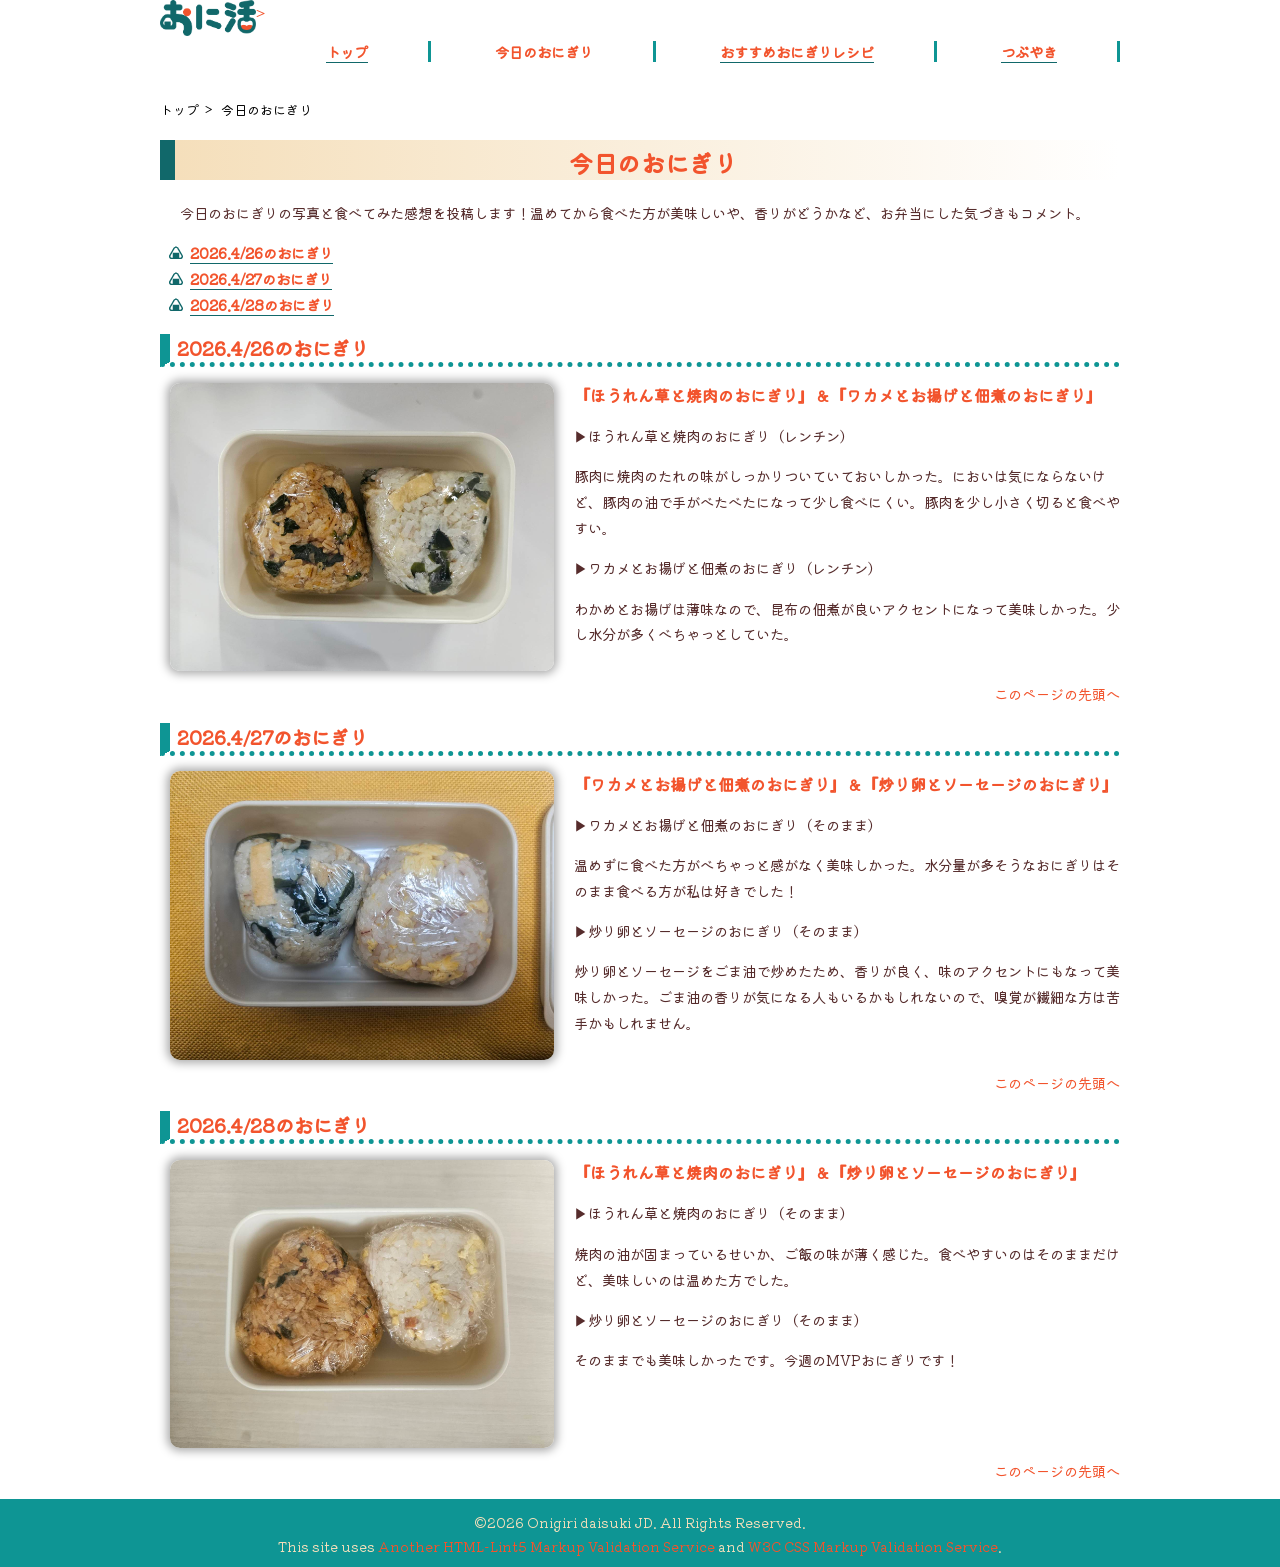
==== content1.html @ febe9a2c "Add files via upload" ====
<!DOCTYPE html>
<html lang="ja">

<head>
    <meta charset="UTF-8">
    <title>毎日おにぎり活動―おに活―:今日のおにぎり</title>
    <link rel="stylesheet" href="css/mystyle.css">
    <link rel="preconnect" href="https://fonts.googleapis.com">
    <link rel="preconnect" href="https://fonts.gstatic.com" crossorigin="anonymous">
    <link href="https://fonts.googleapis.com/css2?family=Kiwi+Maru&amp;bar=2" rel="stylesheet">
    <meta name="description" content="おに活の今日のおにぎりを紹介するページです。毎日のおにぎりの味やお弁当にしてみた気づきを投稿します。">
    <meta name="viewport" content="width=device-width">
</head>

<body>
    <header>
        <div class="header-in">
        <!--ロゴデザイン　img/後ろにロゴ配置-->>
        <a id="sentou"><img src="image/rogodesign.png" width="10%" height="10%" alt="おに活ロゴデザイン"></a>
        <nav>
        <ul>
            <li><a href="index.html">トップ</a></li>
            <li>今日のおにぎり</li>
            <li><a href="content2.html">おすすめおにぎりレシピ</a></li>
            <li><a href="content3.html">つぶやき</a></li>
        </ul>
        </nav>
        </div>
    </header>

    <article class="page">
        <ol>
        <li>トップ&nbsp;&nbsp;&gt;</li>
        <li>今日のおにぎり</li>
        </ol>
        <h1 class="sub-h1">今日のおにぎり</h1>
        <div class="brown">
        <p>今日のおにぎりの写真と食べてみた感想を投稿します！温めてから食べた方が美味しいや、香りがどうかなど、お弁当にした気づきもコメント。</p>
        <ul class="content-list">
            <li><a href="#2026.4/26">2026.4/26のおにぎり</a></li>
            <li><a href="#2026.4/27">2026.4/27のおにぎり</a></li>
            <li><a href="#2026.4/28">2026.4/28のおにぎり</a></li>
        </ul>
        <h2 id="2026.4/26"><span class="red">2026.4/26のおにぎり</span></h2>
        <img src="image/4.24.jpg" width="40%" height="40%" alt="2026.4/26" class="content1-img">
        <h3><span class="red">『ほうれん草と焼肉のおにぎり』＆『ワカメとお揚げと佃煮のおにぎり』</span></h3>
        <p>▶ほうれん草と焼肉のおにぎり（レンチン）</p>
        <p>豚肉に焼肉のたれの味がしっかりついていておいしかった。においは気にならないけど、豚肉の油で手がべたべたになって少し食べにくい。豚肉を少し小さく切ると食べやすい。</p>
        <p>▶ワカメとお揚げと佃煮のおにぎり（レンチン）</p>
        <p>わかめとお揚げは薄味なので、昆布の佃煮が良いアクセントになって美味しかった。少し水分が多くべちゃっとしていた。</p>
        <p class="sentou"><a href="#sentou">このページの先頭へ</a></p>
        
        <h2><a id="2026.4/27"><span class="red">2026.4/27のおにぎり</span></a></h2>
        <img src="image/4.27.jpg" width="40%" height="40%" alt="2026.4/27" class="content1-img">
        <h3><span class="red">『ワカメとお揚げと佃煮のおにぎり』＆『炒り卵とソーセージのおにぎり』</span></h3>
        <p>▶ワカメとお揚げと佃煮のおにぎり（そのまま）</p>
        <p>温めずに食べた方がべちゃっと感がなく美味しかった。水分量が多そうなおにぎりはそのまま食べる方が私は好きでした！</p>
        <p>▶炒り卵とソーセージのおにぎり（そのまま）</p>
        <p>炒り卵とソーセージをごま油で炒めたため、香りが良く、味のアクセントにもなって美味しかった。ごま油の香りが気になる人もいるかもしれないので、嗅覚が繊細な方は苦手かもしれません。</p>
        <p class="sentou"><a href="#sentou">このページの先頭へ</a></p>

        <h2><a id="2026.4/28"><span class="red">2026.4/28のおにぎり</span></a></h2>
        <img src="image/4.28.jpg" width="40%" height="40%" alt="2026.4/28" class="content1-img">
        <h3><span class="red">『ほうれん草と焼肉のおにぎり』＆『炒り卵とソーセージのおにぎり』</span></h3>
        <p>▶ほうれん草と焼肉のおにぎり（そのまま）</p>
        <p>焼肉の油が固まっているせいか、ご飯の味が薄く感じた。食べやすいのはそのままだけど、美味しいのは温めた方でした。</p>
        <p>▶炒り卵とソーセージのおにぎり（そのまま）</p>
        <p>そのままでも美味しかったです。今週のMVPおにぎりです！</p>
        <p class="sentou"><a href="#sentou">このページの先頭へ</a></p>
        </div>
    </article>
    <footer>
        <small>&copy;2026 Onigiri daisuki JD. All Rights Reserved.</small>
        <br><small>This site uses <a href="http://www.htmllint.net/html-lint/htmllint.html#" target="_blank">
        Another HTML-Lint5 Markup Validation Service</a>
        and <a href=http://jigsaw.w3.org/css-validator/#validate_by_upload
        target="_blank"> W3C CSS Markup Validation Service</a>.</small>
        </footer>
</body>
</html>
---- css/mystyle.css ----
@charset "utf-8";

body{margin:0;}
body {font-family: "Kiwi Maru", serif;}

h1{color:#f5dfbb;
      text-align:center;}

footer{text-align:center;
  background-color :#0e9594;
  color:#f5dfbb;
  padding-top:10px;
  padding-bottom:10px;}

article{position:relative;
        clear: both;
        width: 960px;
        margin-left:auto;
        margin-right:auto;}
        
.catch{position:absolute;
  top:-15px;
  left: 380px;
  text-shadow:0pt 5pt 10pt #000000;}
header{background-color:#ffffff;
      color: #f2542d;}
header img{float:left;}
.header-in{width: 960px;
          margin-left:auto;
          margin-right:auto;}

.sub-h1{background:linear-gradient(to left,#ffffff,#f5dfbb);
      padding-top:5px;
      padding-left:10px;
      border-left:15px solid #11686a;
      color:#f2542d;}

.content-list{list-style-image:url(../image/onigirigyotomozi.png);
            font-weight:bold;
            margin-left:30px;}

.content1-img{box-shadow:0px 0px 10px 3px #aaaaaa;
            border-radius:10px;
            float:left;
            margin-left:10px;
            margin-right:20px;
            margin-bottom:10px;}

.content2-img{border-radius:10px;
            float:left;
            margin-left:70px;
            margin-right:110px;
            margin-bottom:10px;}

.content3-img{border-radius:10px;
            float:left;
            margin-left:70px;
            margin-right:110px;
            margin-top:20px;}

.sentou{clear:both;
      text-align:right;}

ol li{display: inline;
      margin-right:5px;
      font-size:80%;}

ol{padding-left:0;}

.page{padding-left:10px;
      padding-right:10px;}

ul a{text-decoration:none;
      color:#f2542d;
      border-bottom:1.5px solid #11686a;}
ul a:hover{color:#0e9594;}

p a{text-decoration:none;
      color:#f2542d;}
p a:hover{color:#0e9594;}

small a{text-decoration:none;
      color:#f2542d;}
small a:hover{color:#562c2c;}

.red{color:#f2542d;}
.green{color:#11686a;}
.brown{color:#562c2c;}
.center{text-align:center;}
.padding{padding-bottom:5%;
      padding-top:8%;}

p{font-size:90%;
  line-height:1.8;
  padding-left:20px;}
h1{font-size:150%;}
h2{font-size:120%;
border-bottom:thick dotted #0e9594;
border-left:10px solid #0e9594;
padding-left:7px;}
h3{font-size:100%;}
footer{text-align:center;}

ul{list-style-type:none;
  padding-left:0;
  line-height:1.8;
  font-size:90%;}
ul time{border-radius:10px;
      background-color:#0e9594;
      color:#f5dfbb;
      font-size:90%;
      padding-left:5px;
      padding-right:5px;
      margin-right:5px;}

nav ul{font-weight:bold;
      text-align:right;
      padding-top:15px;
      padding-bottom:15px;
      margin:0;}

nav li{display:inline;
      padding-left: 60px;
      padding-right: 60px;
      border-right:3px solid #0e9594;}

table{border:1px solid #333333;
      font-size:90%;
      margin-left:auto;
      margin-right:auto;
      margin-bottom:20px;
      border-collapse:collapse;}

th{background-color:#0e9594;
   color:#ffffff;
   border:1px solid #333333;
   padding:10px;
   width:20%;}

td{border:1px solid #333333;
   padding:10px;}

caption{caption-side:top;}

/*959px以下の場合　後ろに配置しなきゃできない！*/
@media(max-width:959px)
{header img{float:none;}
nav ul{text-align:left;
      padding:0;
      margin-left:10px;}
      article{width:auto;}
      article img{max-width:100%;
                  height:auto;}
      .header-in{width:auto;}}
/*600px以下の場合*/
@media(max-width:600px)
{nav li{font-size:75%;
      padding-left:20px;
      padding-right:20px;}
footer{font-size:30%;
      text-align:left;}
.catch{top:1px;
      left:140px;}
.content1-img{float:none;}}

.dummy {margin:0;}
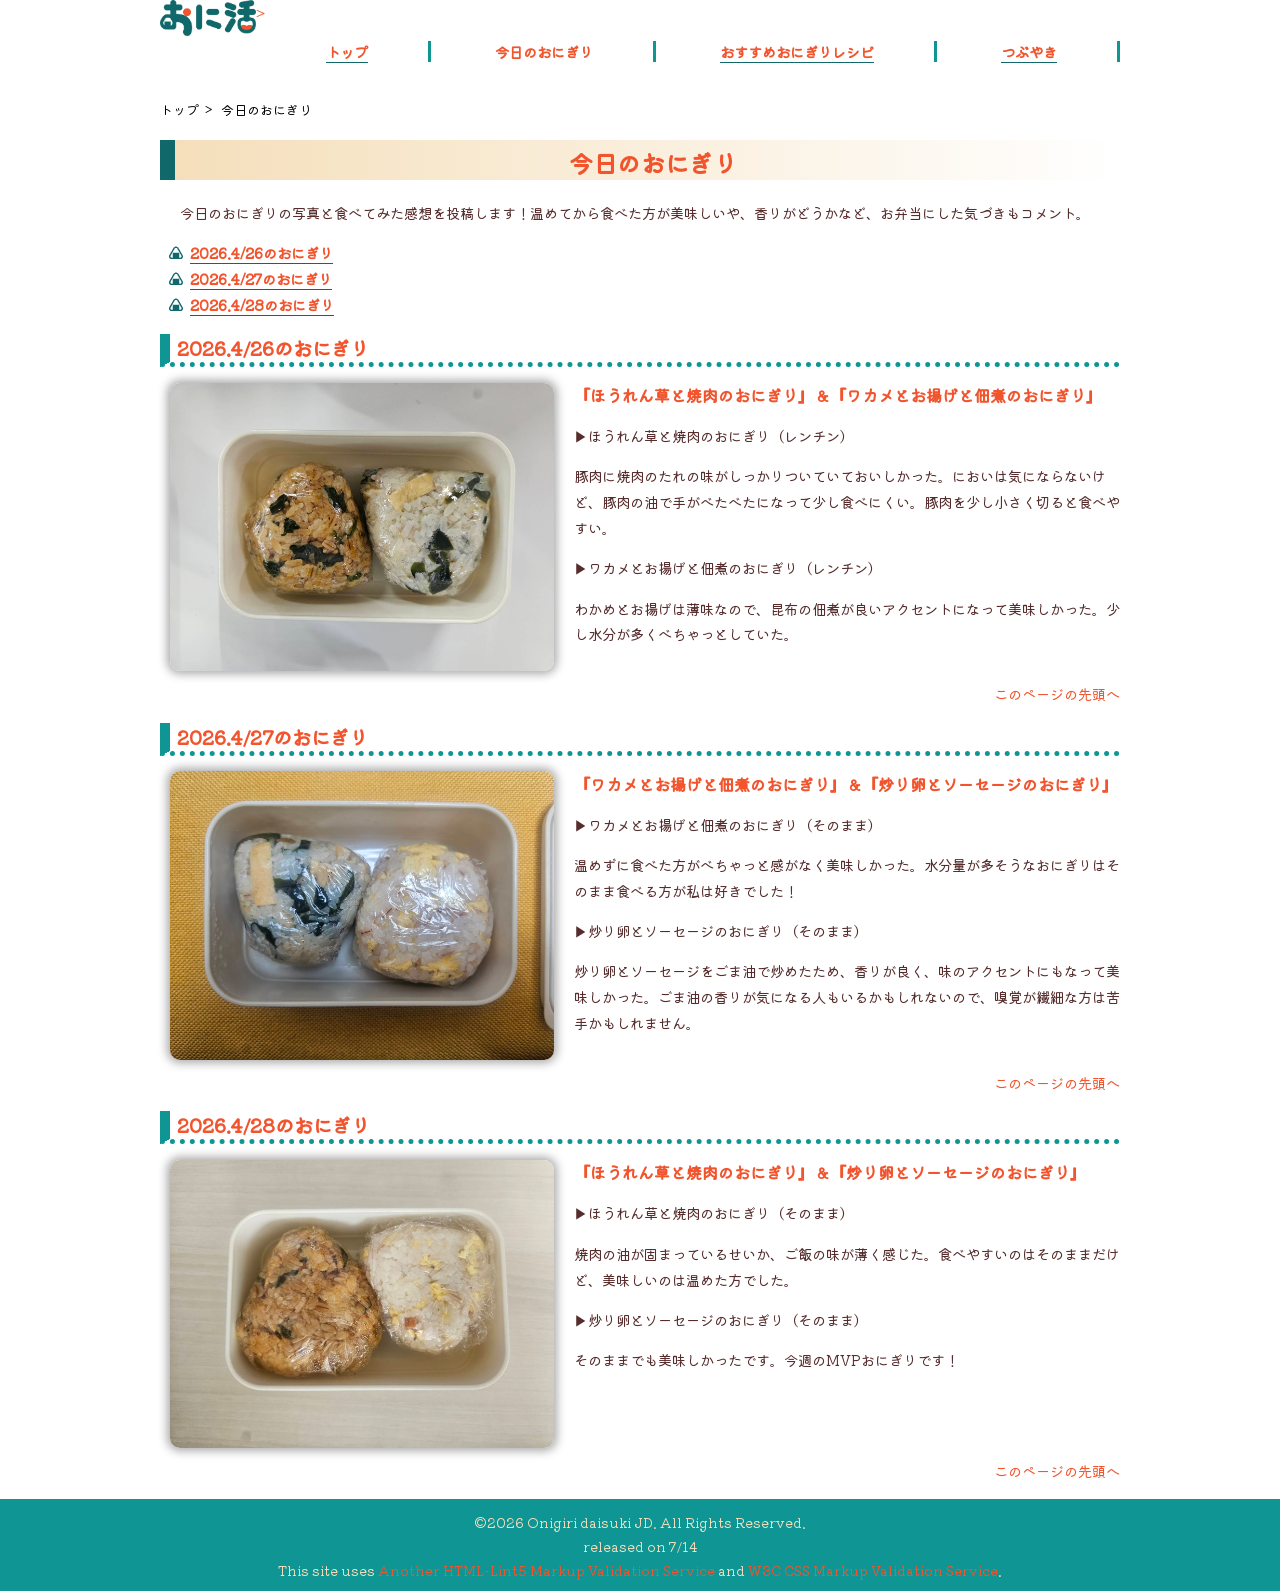
==== commit 513f2bac: "Add files via upload" ====
--- a/content1.html
+++ b/content1.html
@@ -70,7 +70,7 @@
         </div>
     </article>
     <footer>
-        <small>&copy;2026 Onigiri daisuki JD. All Rights Reserved.</small>
+        <small>&copy;2026 Onigiri daisuki JD. All Rights Reserved.<br>released on 7/14</small>
         <br><small>This site uses <a href="http://www.htmllint.net/html-lint/htmllint.html#" target="_blank">
         Another HTML-Lint5 Markup Validation Service</a>
         and <a href=http://jigsaw.w3.org/css-validator/#validate_by_upload
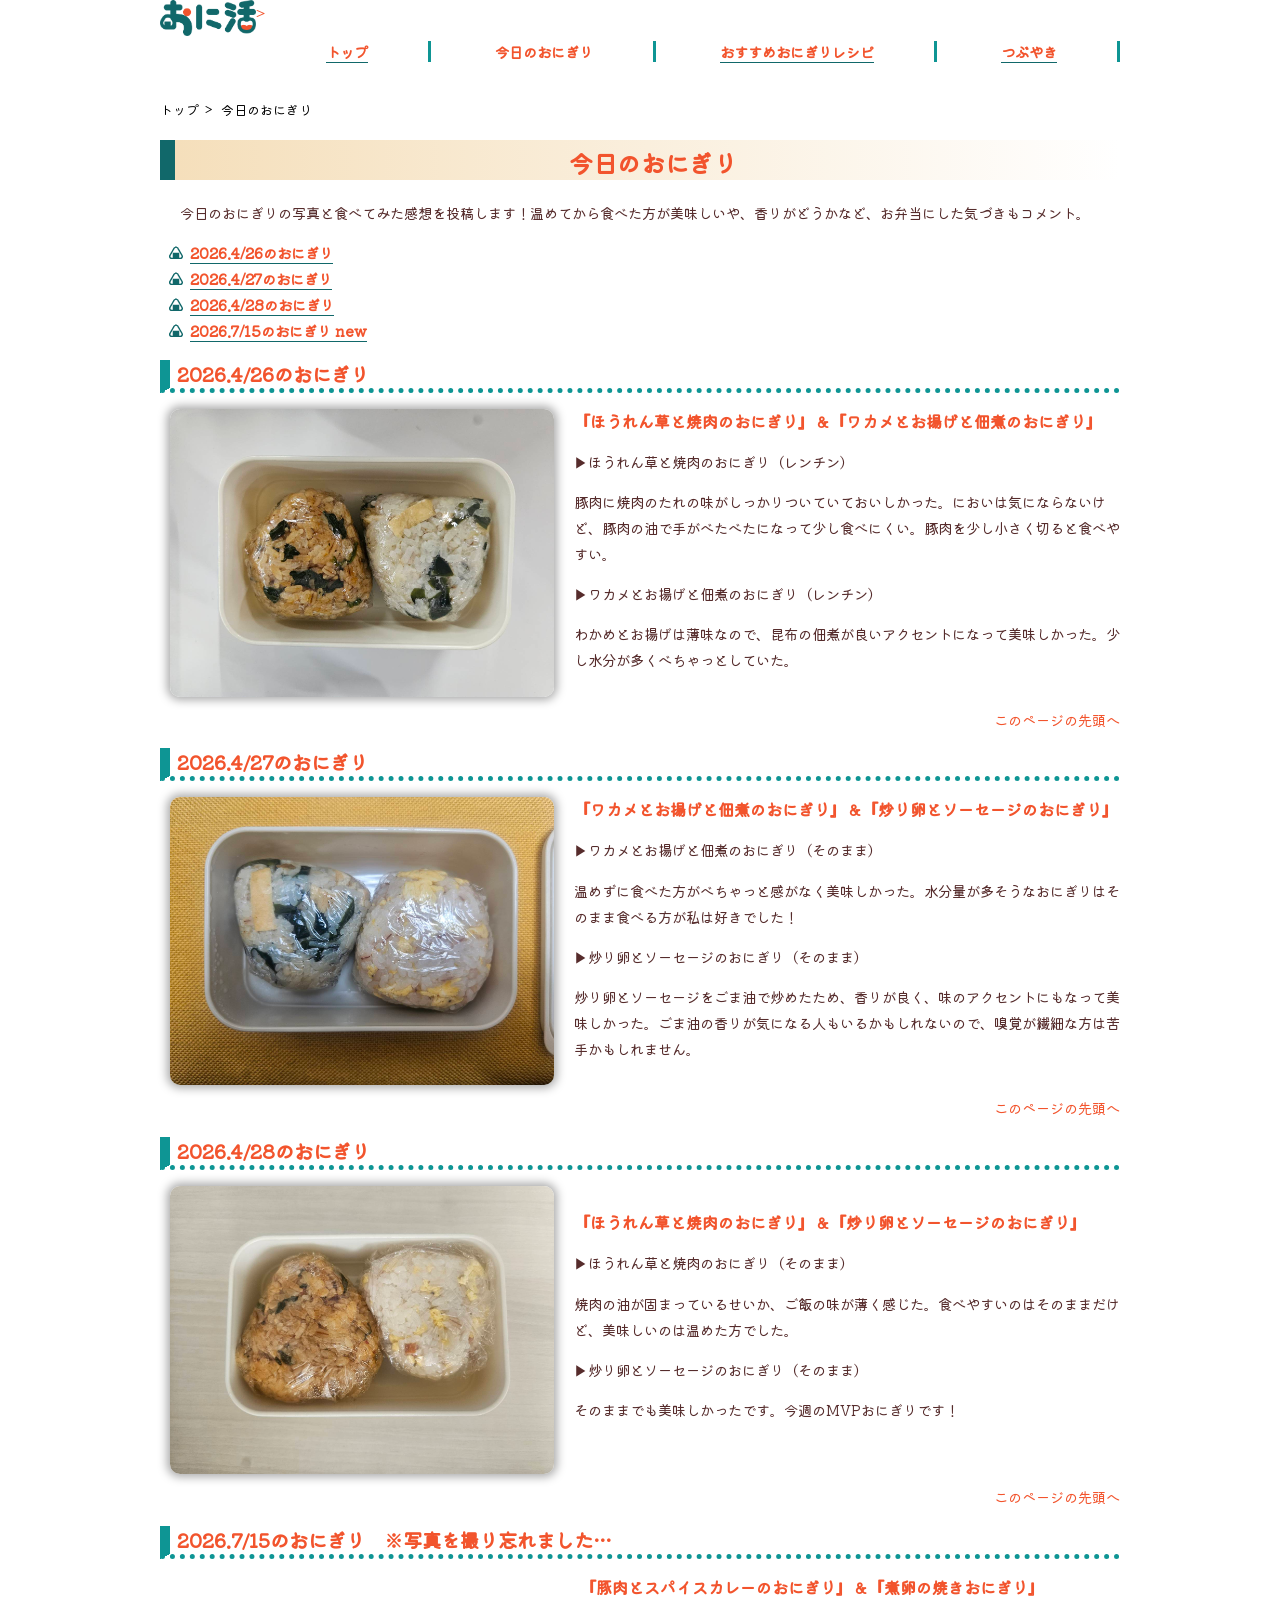
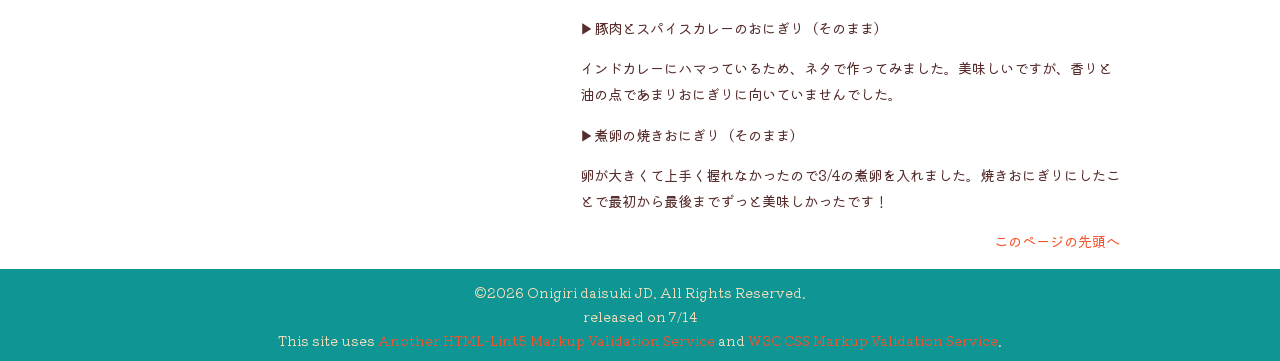
==== commit 207a8c96: "Add files via upload" ====
--- a/content1.html
+++ b/content1.html
@@ -40,6 +40,7 @@
             <li><a href="#2026.4/26">2026.4/26のおにぎり</a></li>
             <li><a href="#2026.4/27">2026.4/27のおにぎり</a></li>
             <li><a href="#2026.4/28">2026.4/28のおにぎり</a></li>
+            <li><a href="#2026.7/15">2026.7/15のおにぎり new</a></li>
         </ul>
         <h2 id="2026.4/26"><span class="red">2026.4/26のおにぎり</span></h2>
         <img src="image/4.24.jpg" width="40%" height="40%" alt="2026.4/26" class="content1-img">
@@ -61,12 +62,22 @@
 
         <h2><a id="2026.4/28"><span class="red">2026.4/28のおにぎり</span></a></h2>
         <img src="image/4.28.jpg" width="40%" height="40%" alt="2026.4/28" class="content1-img">
-        <h3><span class="red">『ほうれん草と焼肉のおにぎり』＆『炒り卵とソーセージのおにぎり』</span></h3>
+        <h3><span class="red"><br>『ほうれん草と焼肉のおにぎり』＆『炒り卵とソーセージのおにぎり』</span></h3>
         <p>▶ほうれん草と焼肉のおにぎり（そのまま）</p>
         <p>焼肉の油が固まっているせいか、ご飯の味が薄く感じた。食べやすいのはそのままだけど、美味しいのは温めた方でした。</p>
         <p>▶炒り卵とソーセージのおにぎり（そのまま）</p>
         <p>そのままでも美味しかったです。今週のMVPおにぎりです！</p>
         <p class="sentou"><a href="#sentou">このページの先頭へ</a></p>
+
+        <h2><a id="2026.7/15"><span class="red">2026.7/15のおにぎり　※写真を撮り忘れました…</span></a></h2>
+        <div class="content1text">
+        <h3><span class="red">　 『豚肉とスパイスカレーのおにぎり』＆『煮卵の焼きおにぎり』</span></h3>
+        <p>▶豚肉とスパイスカレーのおにぎり（そのまま）</p>
+        <p>インドカレーにハマっているため、ネタで作ってみました。美味しいですが、香りと油の点であまりおにぎりに向いていませんでした。</p>
+        <p>▶煮卵の焼きおにぎり（そのまま）</p>
+        <p>卵が大きくて上手く握れなかったので3/4の煮卵を入れました。焼きおにぎりにしたことで最初から最後までずっと美味しかったです！</p>
+        <p class="sentou"><a href="#sentou">このページの先頭へ</a></p>
+        </div>
         </div>
     </article>
     <footer>
--- a/css/mystyle.css
+++ b/css/mystyle.css
@@ -89,6 +89,7 @@
 .center{text-align:center;}
 .padding{padding-bottom:5%;
       padding-top:8%;}
+.content1text{padding-left:400px;}
 
 p{font-size:90%;
   line-height:1.8;
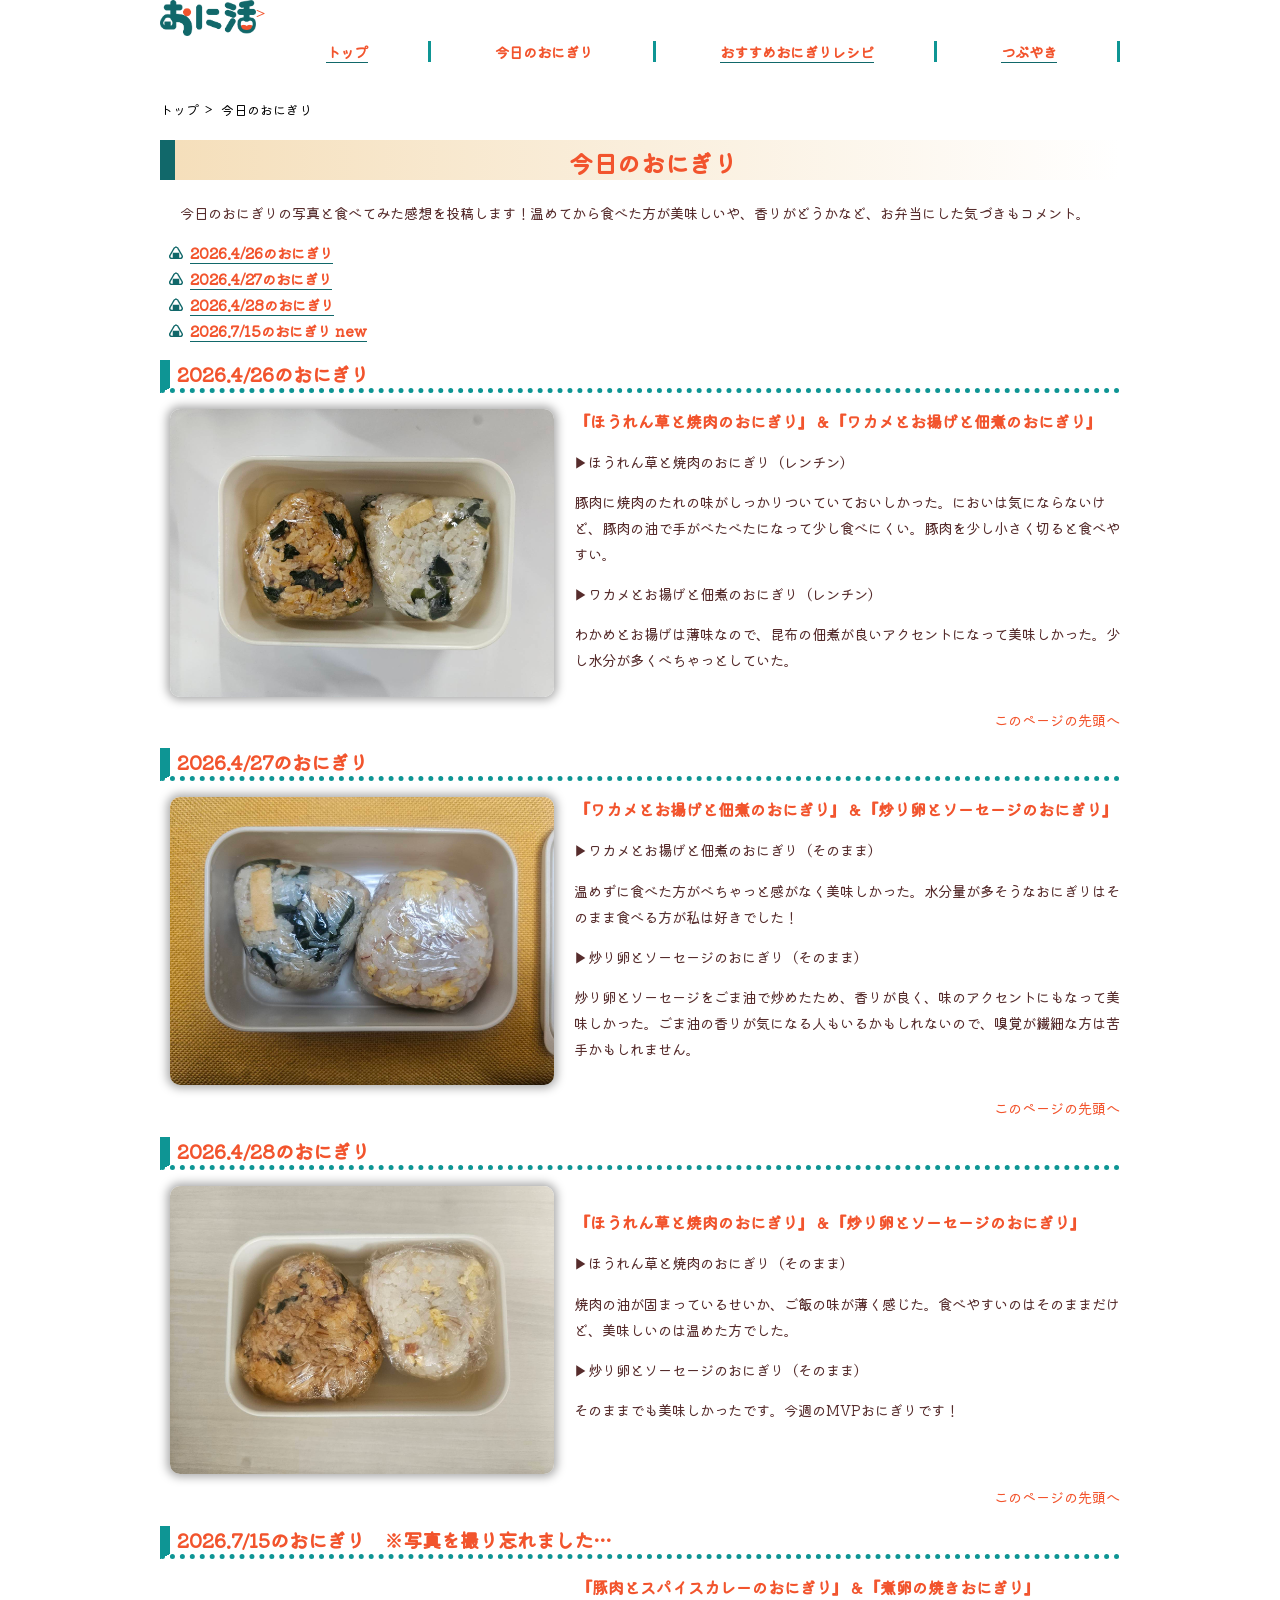
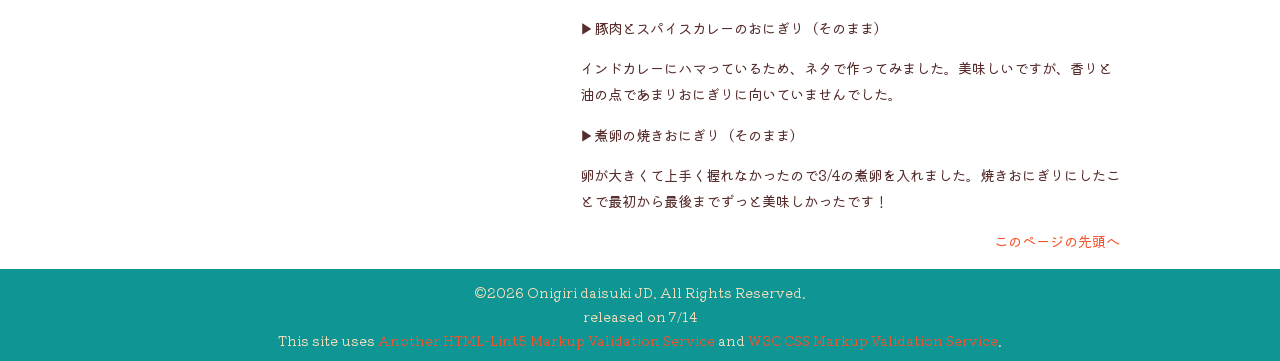
==== commit cf573fdd: "Add files via upload" ====
--- a/content1.html
+++ b/content1.html
@@ -40,7 +40,7 @@
             <li><a href="#2026.4/26">2026.4/26のおにぎり</a></li>
             <li><a href="#2026.4/27">2026.4/27のおにぎり</a></li>
             <li><a href="#2026.4/28">2026.4/28のおにぎり</a></li>
-            <li><a href="#2026.7/15">2026.7/15のおにぎり new</a></li>
+            <li><a href="2026.7/15">2026.7/15のおにぎり new</a></li>
         </ul>
         <h2 id="2026.4/26"><span class="red">2026.4/26のおにぎり</span></h2>
         <img src="image/4.24.jpg" width="40%" height="40%" alt="2026.4/26" class="content1-img">
@@ -71,7 +71,7 @@
 
         <h2><a id="2026.7/15"><span class="red">2026.7/15のおにぎり　※写真を撮り忘れました…</span></a></h2>
         <div class="content1text">
-        <h3><span class="red">　 『豚肉とスパイスカレーのおにぎり』＆『煮卵の焼きおにぎり』</span></h3>
+        <h3><span class="red">　『豚肉とスパイスカレーのおにぎり』＆『煮卵の焼きおにぎり』</span></h3>
         <p>▶豚肉とスパイスカレーのおにぎり（そのまま）</p>
         <p>インドカレーにハマっているため、ネタで作ってみました。美味しいですが、香りと油の点であまりおにぎりに向いていませんでした。</p>
         <p>▶煮卵の焼きおにぎり（そのまま）</p>
--- a/css/mystyle.css
+++ b/css/mystyle.css
@@ -89,7 +89,7 @@
 .center{text-align:center;}
 .padding{padding-bottom:5%;
       padding-top:8%;}
-.content1text{padding-left:400px;}
+.content1text{margin-left:400px;}
 
 p{font-size:90%;
   line-height:1.8;
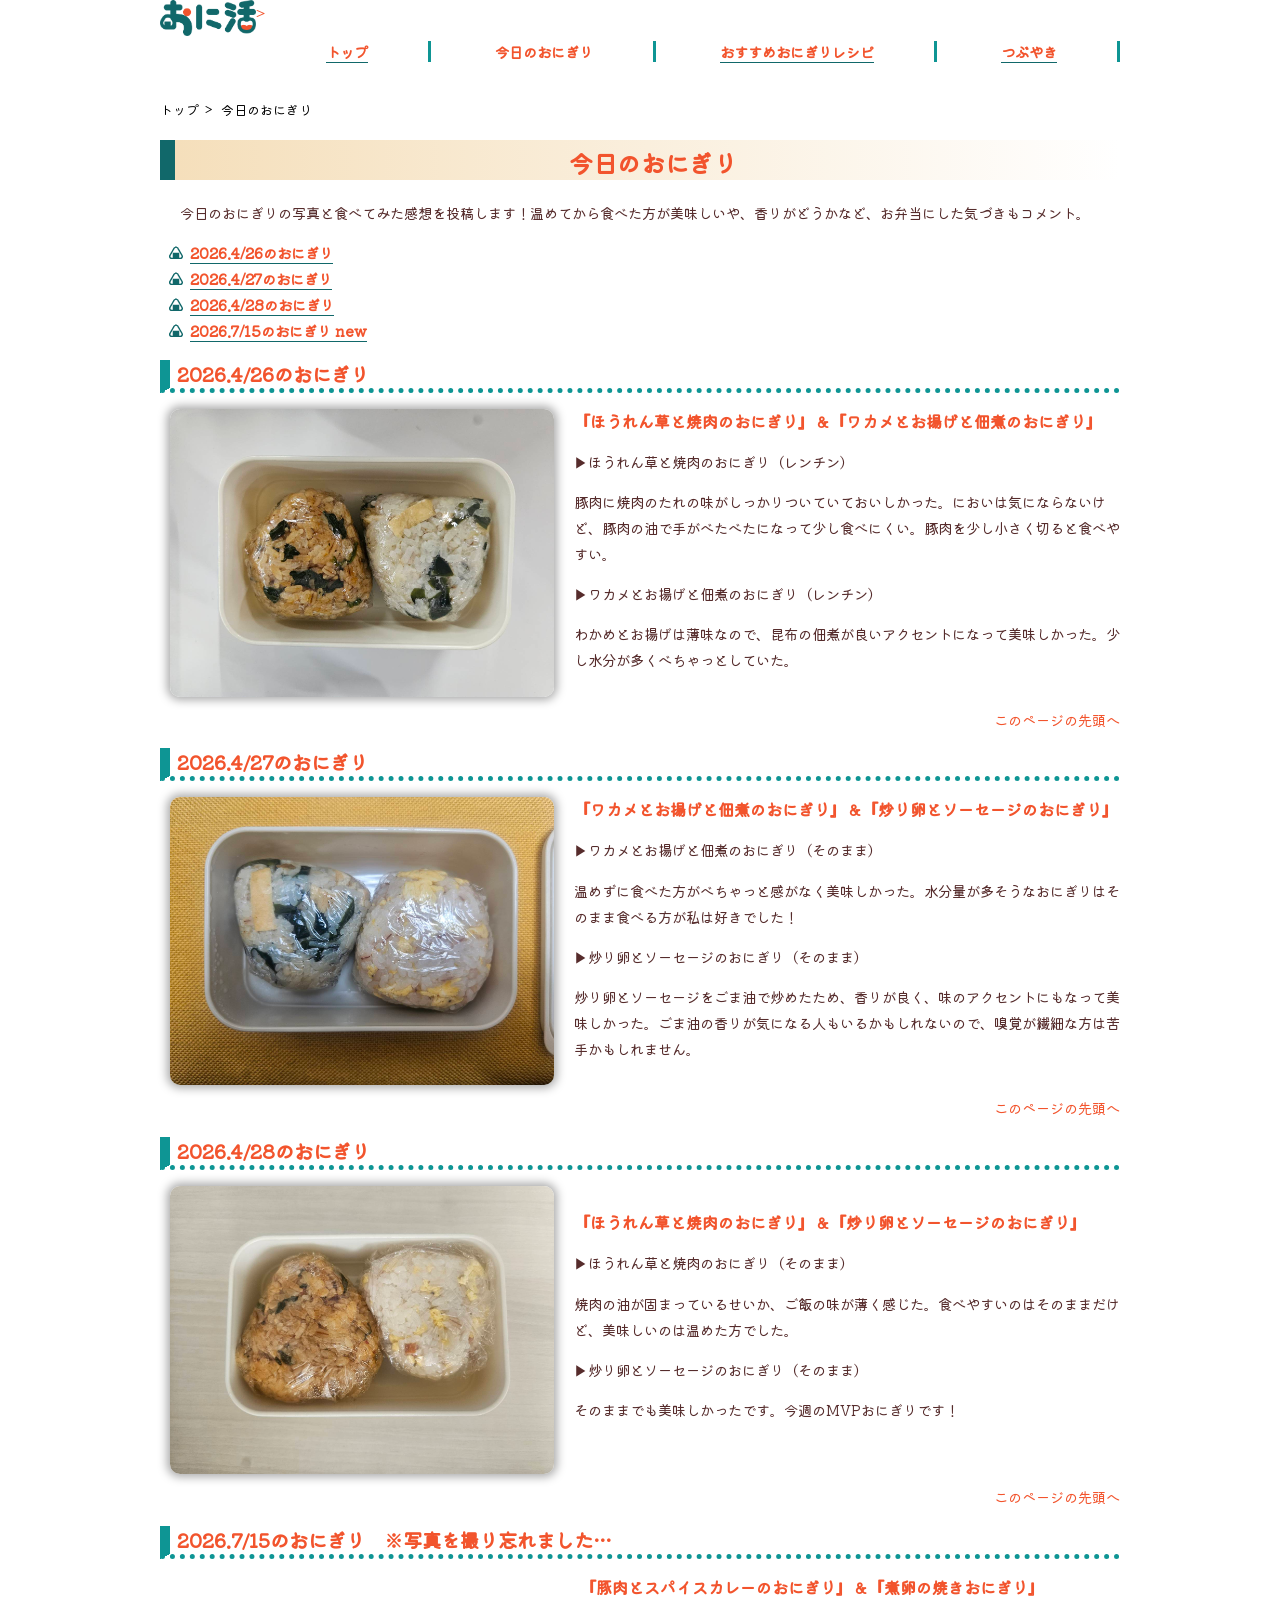
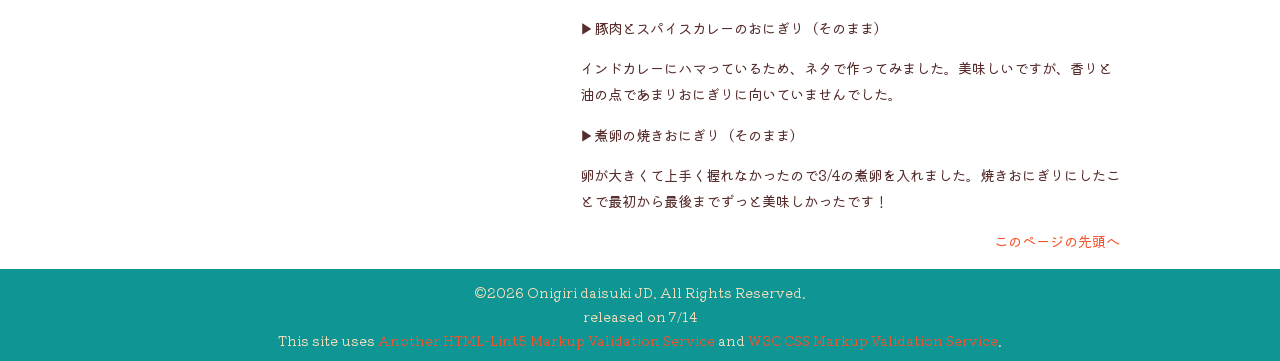
==== commit f9b75b21: "Add files via upload" ====
--- a/content1.html
+++ b/content1.html
@@ -71,7 +71,7 @@
 
         <h2><a id="2026.7/15"><span class="red">2026.7/15のおにぎり　※写真を撮り忘れました…</span></a></h2>
         <div class="content1text">
-        <h3><span class="red">　『豚肉とスパイスカレーのおにぎり』＆『煮卵の焼きおにぎり』</span></h3>
+        <h3><span class="red">　 『豚肉とスパイスカレーのおにぎり』＆『煮卵の焼きおにぎり』</span></h3>
         <p>▶豚肉とスパイスカレーのおにぎり（そのまま）</p>
         <p>インドカレーにハマっているため、ネタで作ってみました。美味しいですが、香りと油の点であまりおにぎりに向いていませんでした。</p>
         <p>▶煮卵の焼きおにぎり（そのまま）</p>
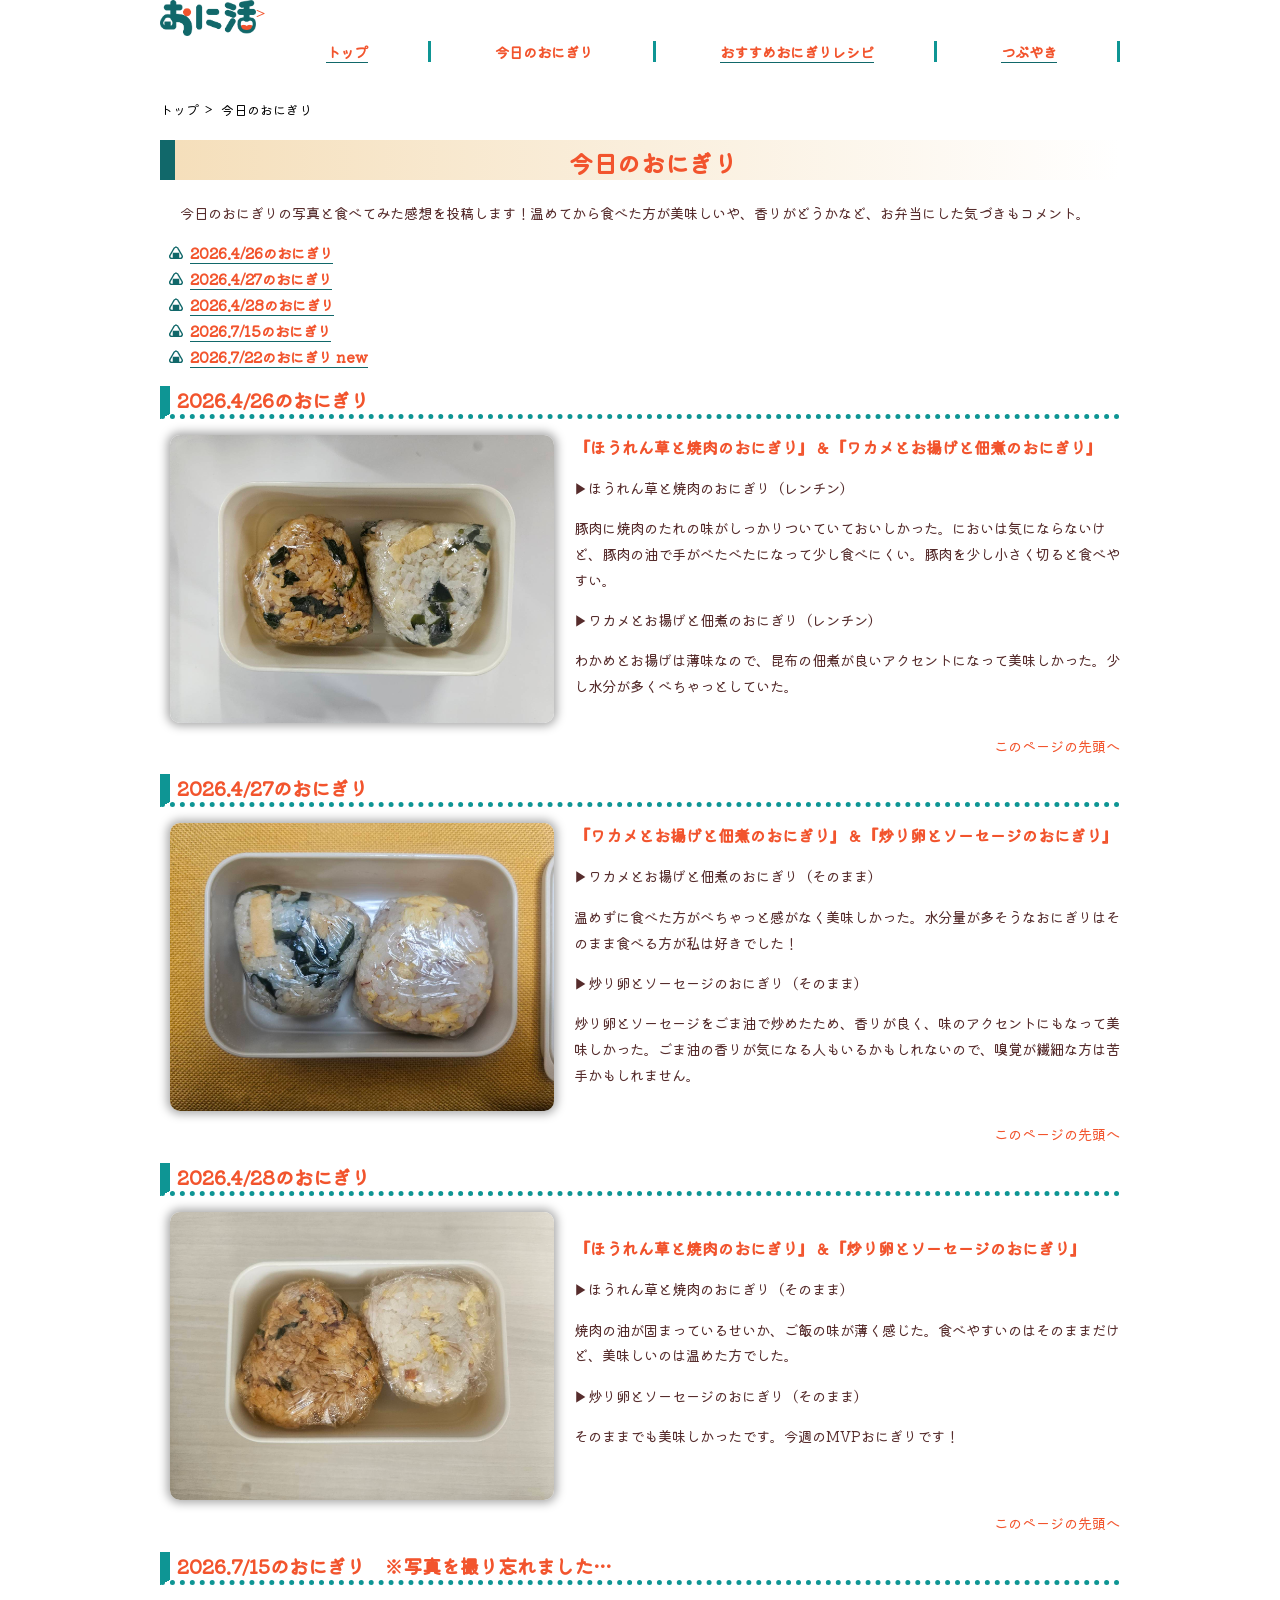
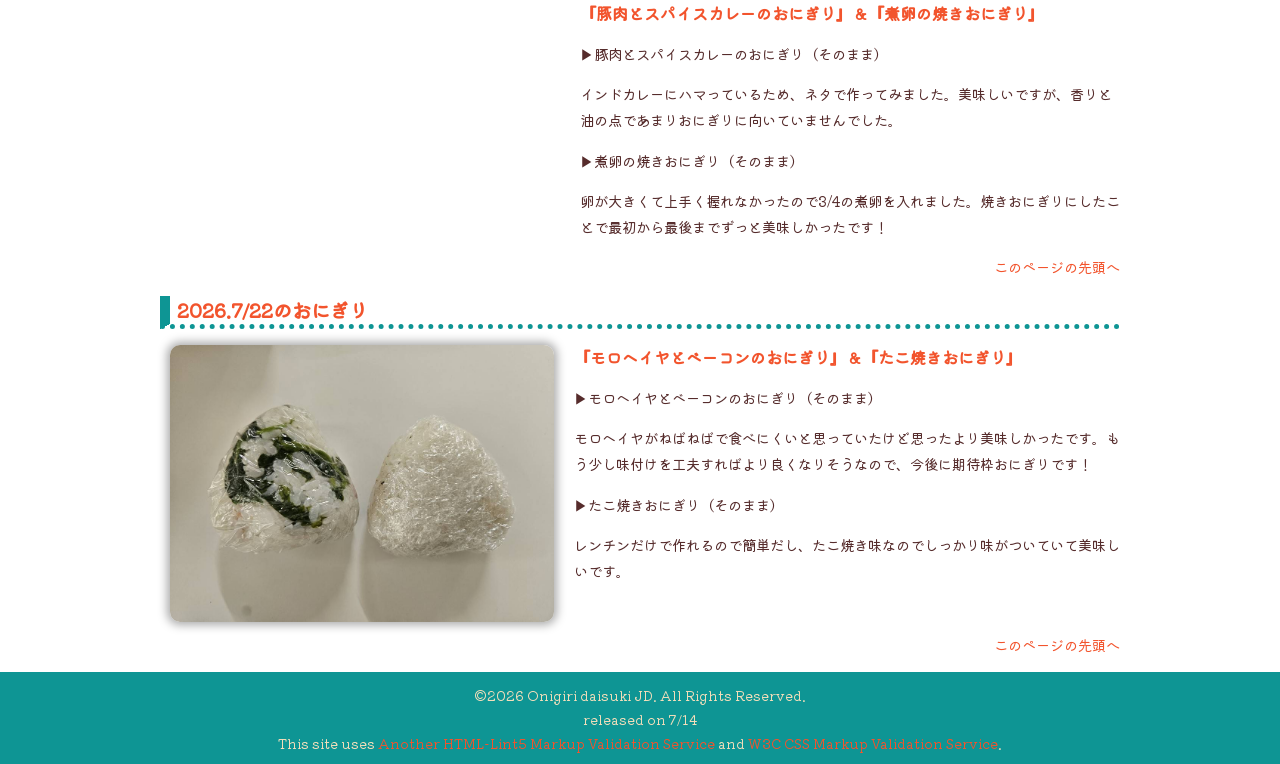
==== commit a6d80b2d: "Add files via upload" ====
--- a/content1.html
+++ b/content1.html
@@ -40,7 +40,8 @@
             <li><a href="#2026.4/26">2026.4/26のおにぎり</a></li>
             <li><a href="#2026.4/27">2026.4/27のおにぎり</a></li>
             <li><a href="#2026.4/28">2026.4/28のおにぎり</a></li>
-            <li><a href="2026.7/15">2026.7/15のおにぎり new</a></li>
+            <li><a href="#2026.7/15">2026.7/15のおにぎり</a></li>
+            <li><a href="#2026.7/22">2026.7/22のおにぎり new</a></li>
         </ul>
         <h2 id="2026.4/26"><span class="red">2026.4/26のおにぎり</span></h2>
         <img src="image/4.24.jpg" width="40%" height="40%" alt="2026.4/26" class="content1-img">
@@ -78,6 +79,15 @@
         <p>卵が大きくて上手く握れなかったので3/4の煮卵を入れました。焼きおにぎりにしたことで最初から最後までずっと美味しかったです！</p>
         <p class="sentou"><a href="#sentou">このページの先頭へ</a></p>
         </div>
+
+        <h2><a id="2026.7/22"><span class="red">2026.7/22のおにぎり</span></a></h2>
+        <img src="image/7.22.jpg" width="40%" height="40%" alt="2026.7/22" class="content1-img">
+        <h3><span class="red">『モロヘイヤとベーコンのおにぎり』＆『たこ焼きおにぎり』</span></h3>
+        <p>▶モロヘイヤとベーコンのおにぎり（そのまま）</p>
+        <p>モロヘイヤがねばねばで食べにくいと思っていたけど思ったより美味しかったです。もう少し味付けを工夫すればより良くなりそうなので、今後に期待枠おにぎりです！</p>
+        <p>▶たこ焼きおにぎり（そのまま）</p>
+        <p>レンチンだけで作れるので簡単だし、たこ焼き味なのでしっかり味がついていて美味しいです。</p>
+        <p class="sentou"><a href="#sentou">このページの先頭へ</a></p>
         </div>
     </article>
     <footer>
